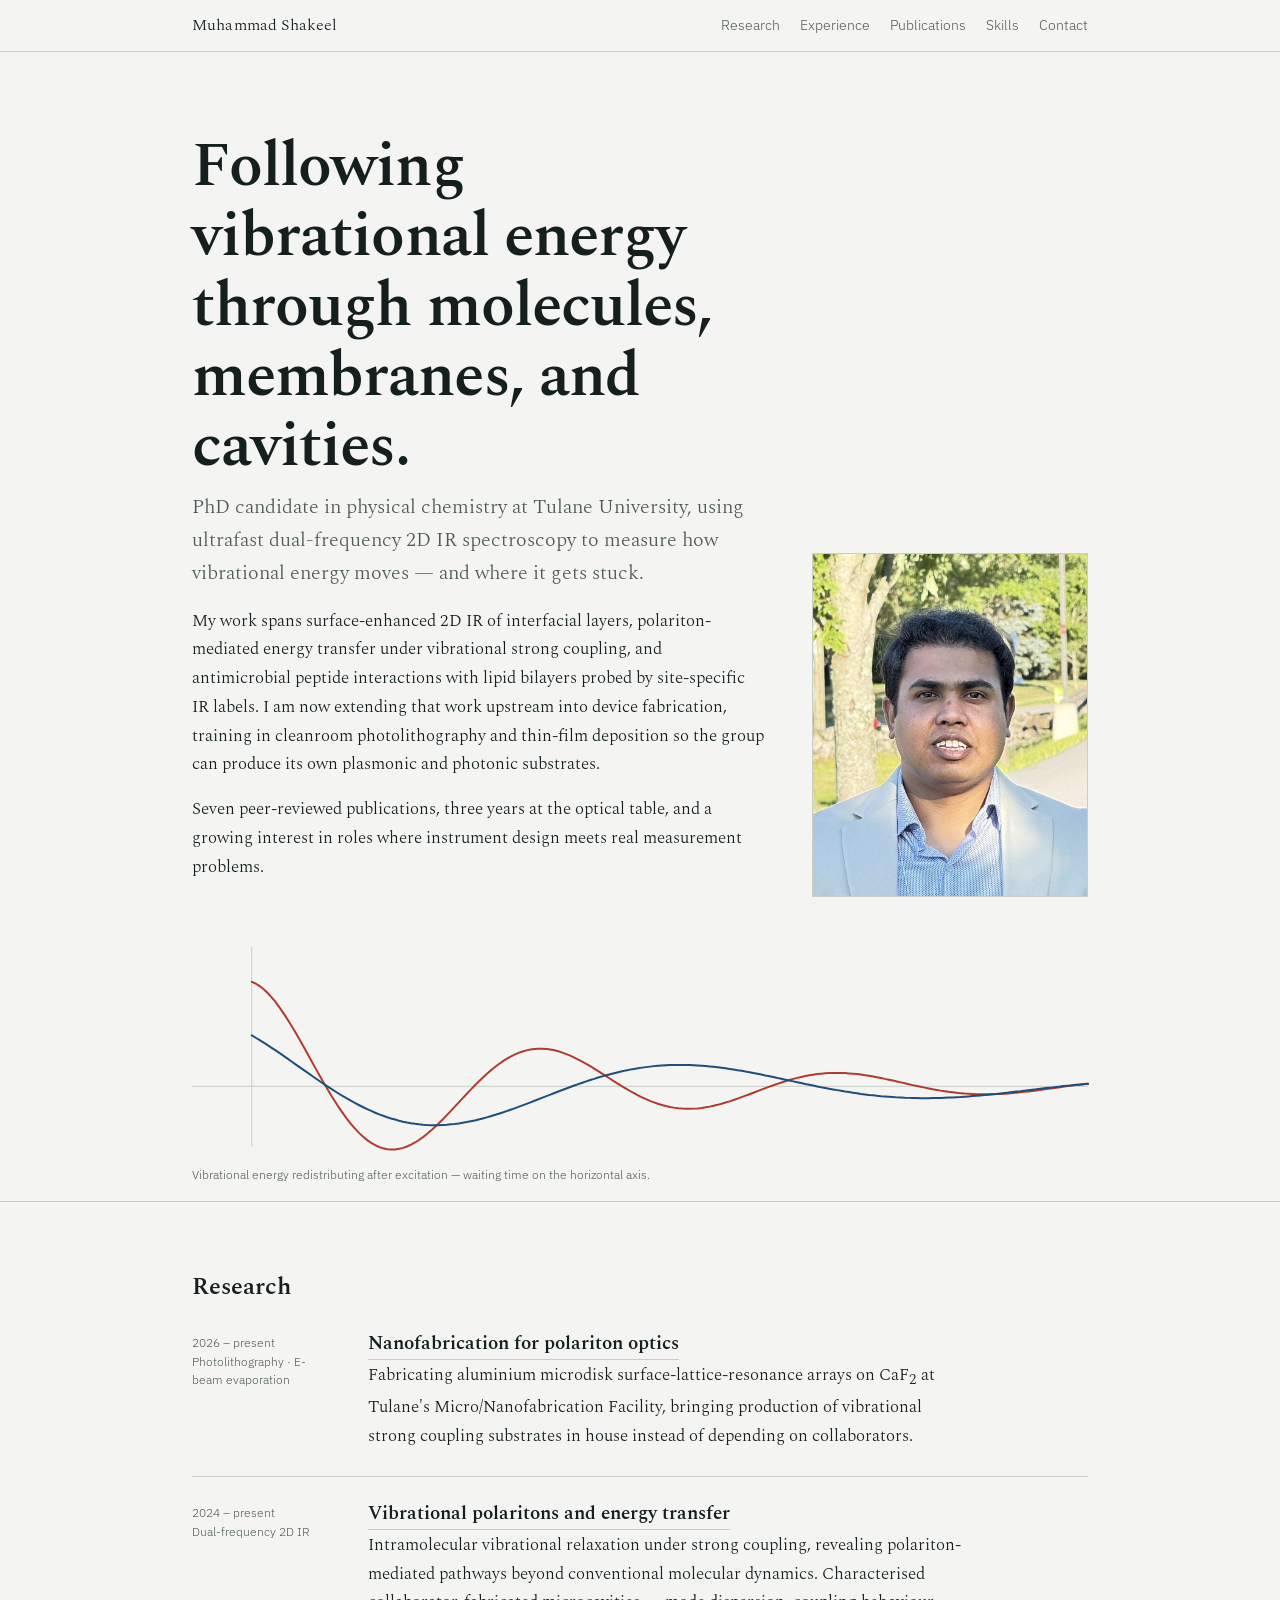
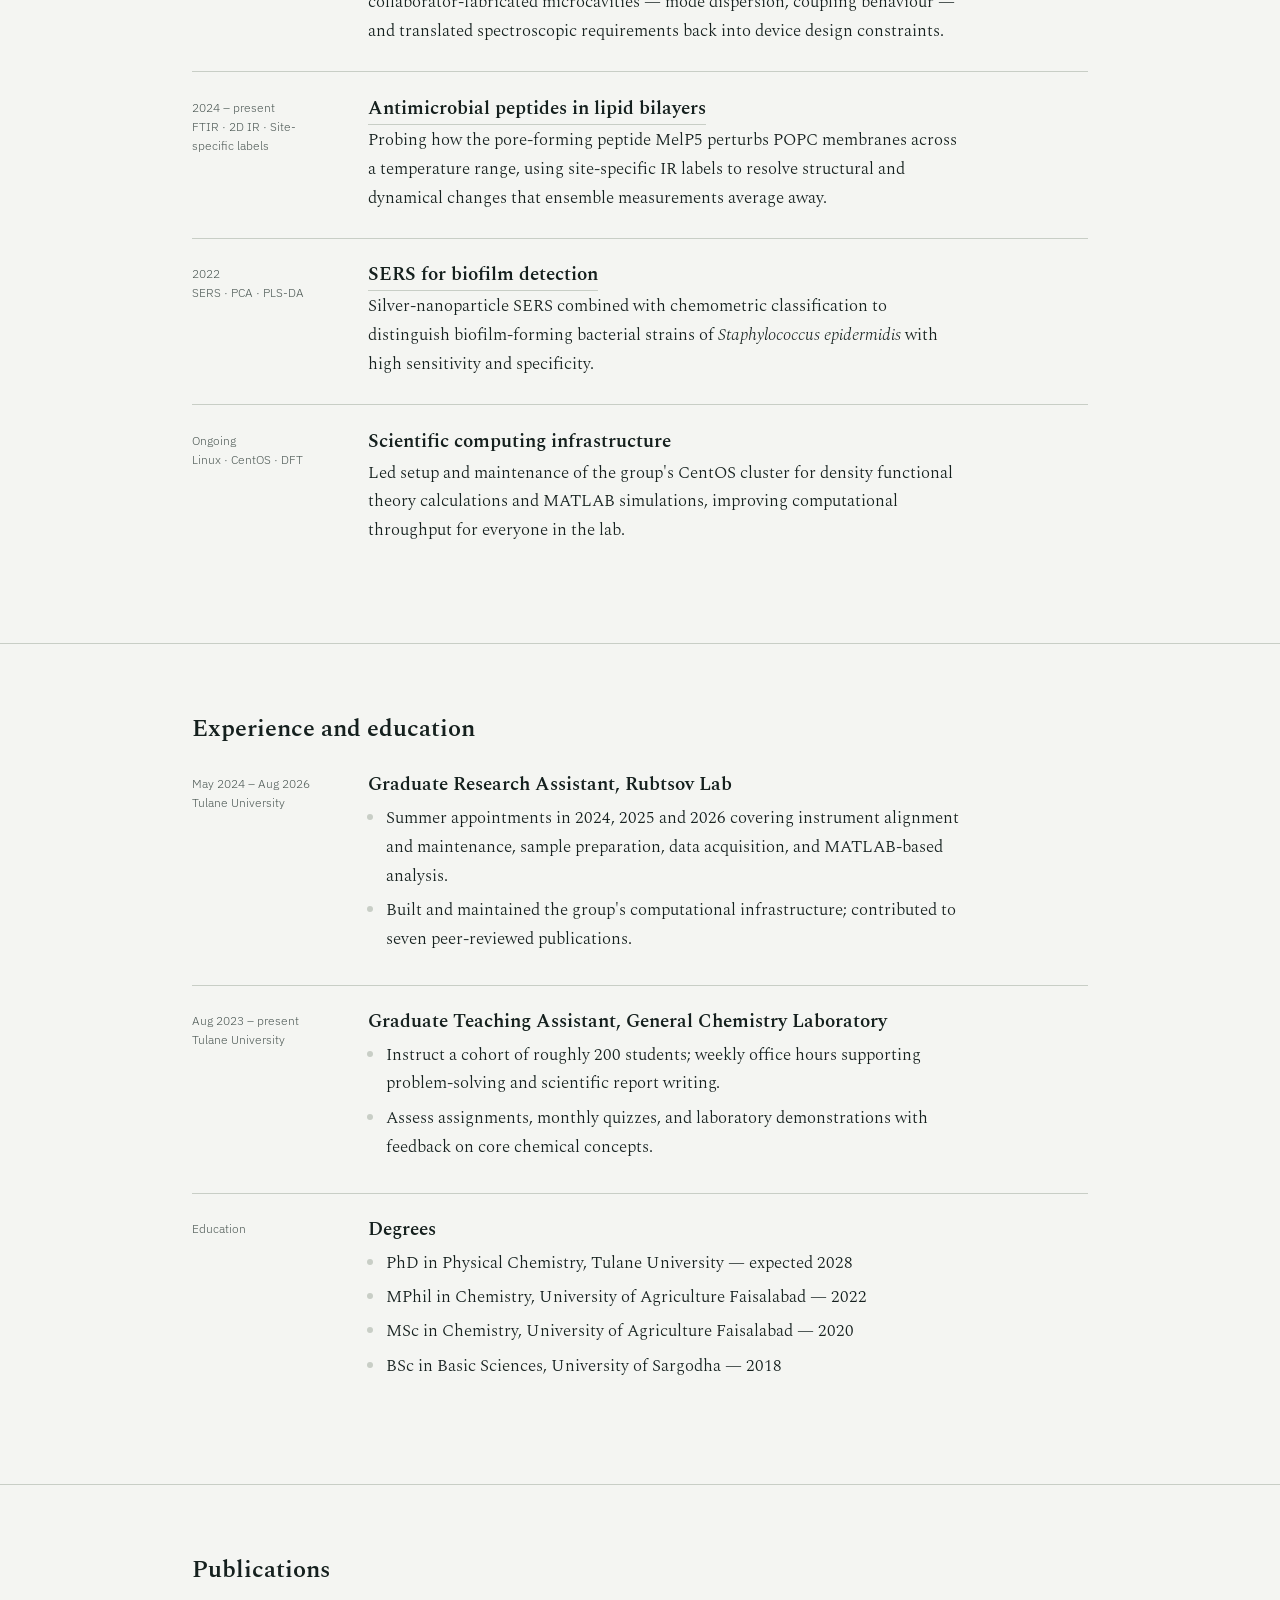
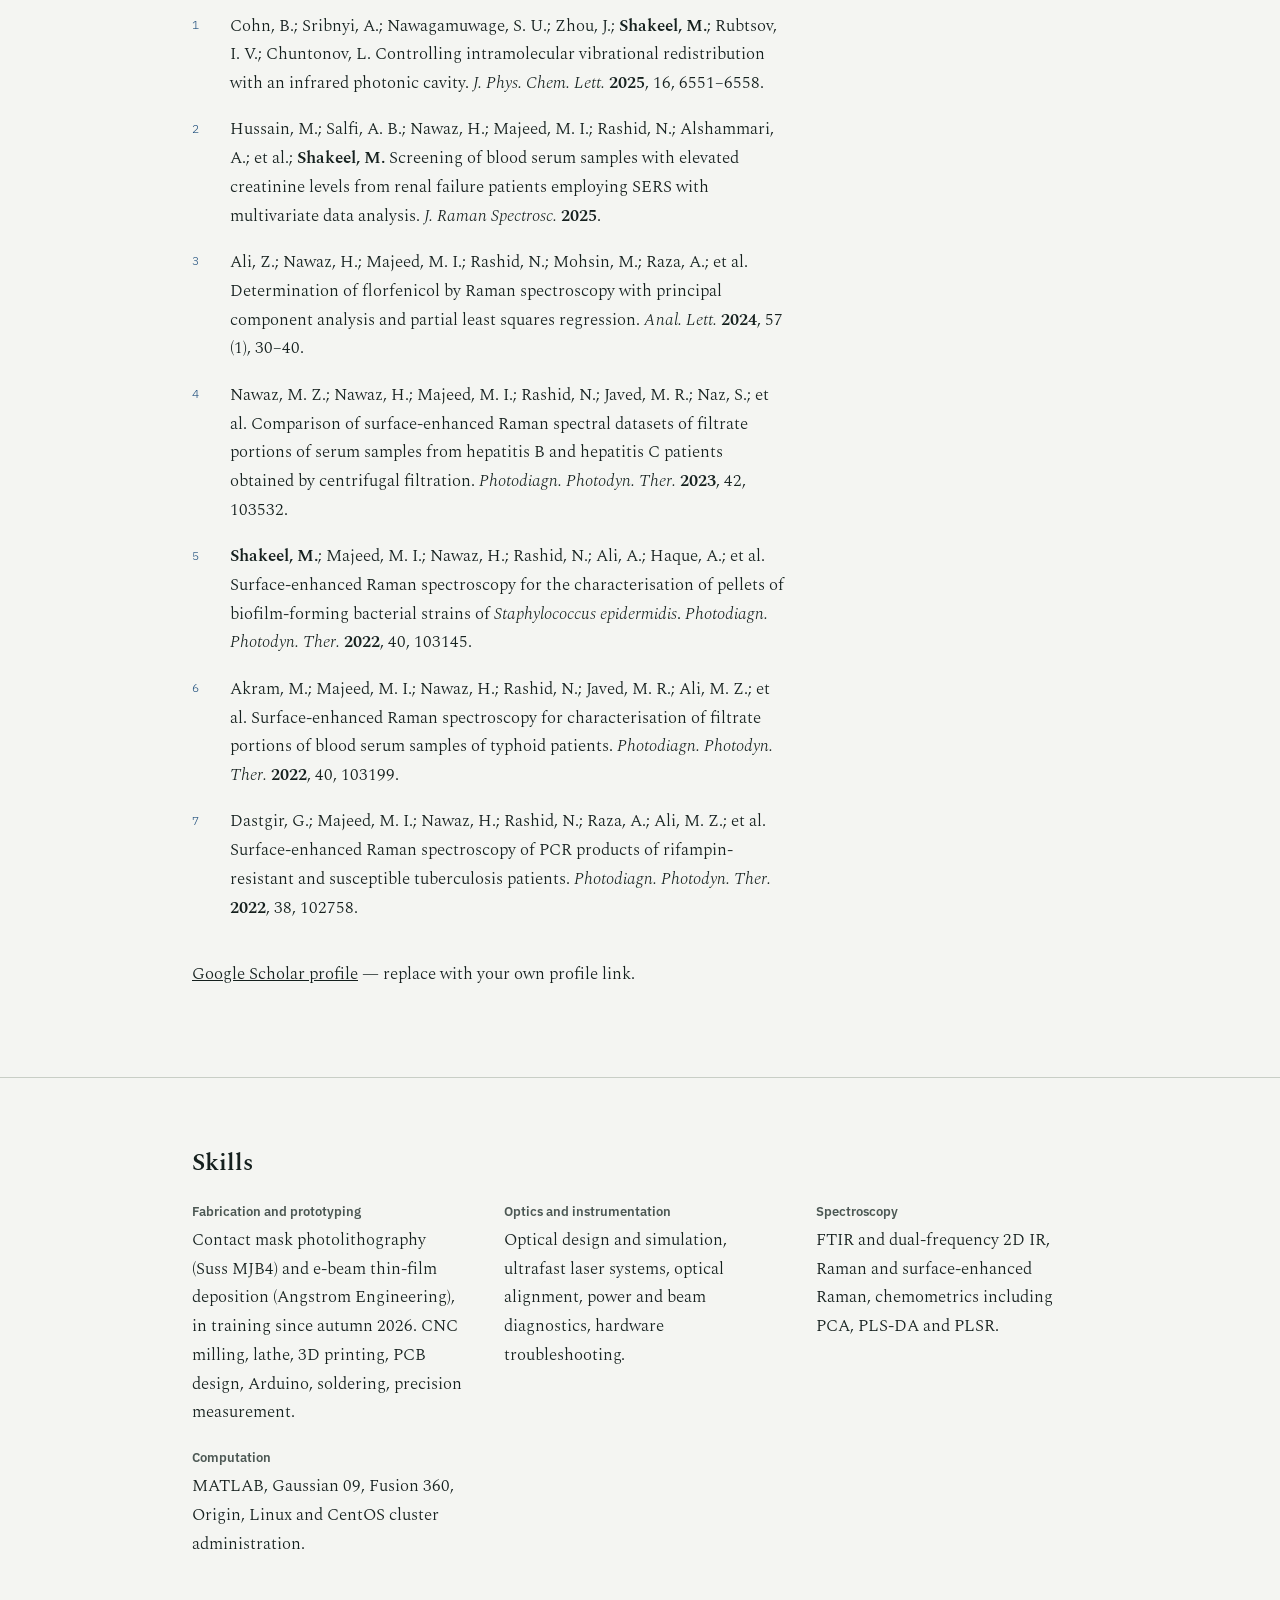
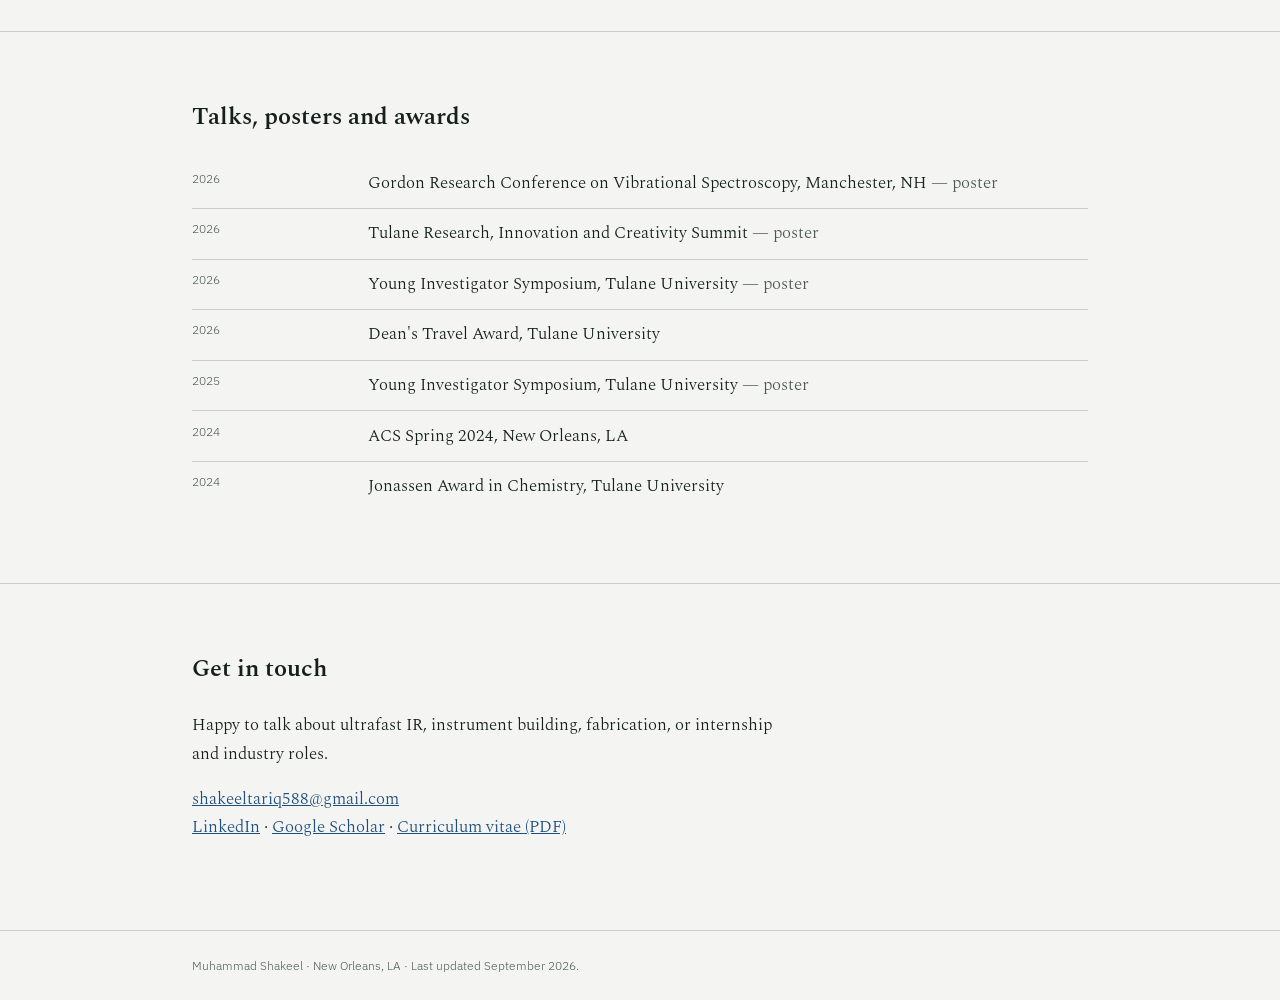
==== index.html @ 6c794769 "first version is fine" ====
<!DOCTYPE html>
<html lang="en">
<head>
<meta charset="utf-8">
<meta name="viewport" content="width=device-width, initial-scale=1">
<title>Muhammad Shakeel — Ultrafast 2D IR Spectroscopy</title>
<meta name="description" content="PhD candidate in physical chemistry at Tulane University. Ultrafast dual-frequency 2D IR spectroscopy, vibrational polaritons, and nanofabrication for photonic substrates.">
<link rel="preconnect" href="https://fonts.googleapis.com">
<link rel="preconnect" href="https://fonts.gstatic.com" crossorigin>
<link href="https://fonts.googleapis.com/css2?family=IBM+Plex+Sans:wght@400;500;600&family=Spectral:ital,wght@0,300;0,400;0,600;1,400&display=swap" rel="stylesheet">
<link rel="stylesheet" href="style.css">
</head>
<body>

<header>
  <div class="wrap bar">
    <a class="mark" href="index.html">Muhammad Shakeel</a>
    <nav>
      <a href="#research">Research</a>
      <a href="#experience">Experience</a>
      <a href="#publications">Publications</a>
      <a href="#skills">Skills</a>
      <a href="#contact">Contact</a>
    </nav>
  </div>
</header>

<main>
  <div class="wrap hero">
    <div class="hero-grid">
      <div>
        <h1>Following vibrational energy through molecules, membranes, and cavities.</h1>
        <p class="standfirst">PhD candidate in physical chemistry at Tulane University, using ultrafast
        dual-frequency 2D IR spectroscopy to measure how vibrational energy moves — and where it gets
        stuck.</p>
        <p>My work spans surface-enhanced 2D IR of interfacial layers, polariton-mediated energy transfer
        under vibrational strong coupling, and antimicrobial peptide interactions with lipid bilayers
        probed by site-specific IR labels. I am now extending that work upstream into device
        fabrication, training in cleanroom photolithography and thin-film deposition so the group can
        produce its own plasmonic and photonic substrates.</p>
        <p>Seven peer-reviewed publications, three years at the optical table, and a growing interest in
        roles where instrument design meets real measurement problems.</p>
      </div>
      <!-- Replace with your own photo saved as images/portrait.jpg -->
      <img class="portrait" src="images/portrait.jpg" alt="Portrait of Muhammad Shakeel">
    </div>

    <figure class="trace">
      <svg viewBox="0 0 900 220" role="img" aria-label="Transient absorption decay with coherent vibrational beating">
        <line class="axis" x1="0" y1="150" x2="900" y2="150"></line>
        <line class="axis" x1="60" y1="10" x2="60" y2="210"></line>
        <path id="curveA" class="curve" stroke="var(--pos)"></path>
        <path id="curveB" class="curve b" stroke="var(--neg)"></path>
      </svg>
      <figcaption>Vibrational energy redistributing after excitation — waiting time on the horizontal axis.</figcaption>
    </figure>
  </div>

  <section id="research">
    <div class="wrap">
      <h2>Research</h2>

      <article class="entry">
        <div class="meta">2026 – present<br>Photolithography · E-beam evaporation</div>
        <div>
          <h3><a href="projects/nanofabrication.html">Nanofabrication for polariton optics</a></h3>
          <p>Fabricating aluminium microdisk surface-lattice-resonance arrays on CaF<sub>2</sub> at
          Tulane's Micro/Nanofabrication Facility, bringing production of vibrational strong coupling
          substrates in house instead of depending on collaborators.</p>
        </div>
      </article>

      <article class="entry">
        <div class="meta">2024 – present<br>Dual-frequency 2D IR</div>
        <div>
          <h3><a href="projects/vibrational-polaritons.html">Vibrational polaritons and energy transfer</a></h3>
          <p>Intramolecular vibrational relaxation under strong coupling, revealing polariton-mediated
          pathways beyond conventional molecular dynamics. Characterised collaborator-fabricated
          microcavities — mode dispersion, coupling behaviour — and translated spectroscopic
          requirements back into device design constraints.</p>
        </div>
      </article>

      <article class="entry">
        <div class="meta">2024 – present<br>FTIR · 2D IR · Site-specific labels</div>
        <div>
          <h3><a href="projects/peptide-membranes.html">Antimicrobial peptides in lipid bilayers</a></h3>
          <p>Probing how the pore-forming peptide MelP5 perturbs POPC membranes across a temperature
          range, using site-specific IR labels to resolve structural and dynamical changes that
          ensemble measurements average away.</p>
        </div>
      </article>

      <article class="entry">
        <div class="meta">2022<br>SERS · PCA · PLS-DA</div>
        <div>
          <h3><a href="projects/sers-biofilms.html">SERS for biofilm detection</a></h3>
          <p>Silver-nanoparticle SERS combined with chemometric classification to distinguish
          biofilm-forming bacterial strains of <em>Staphylococcus epidermidis</em> with high sensitivity
          and specificity.</p>
        </div>
      </article>

      <article class="entry">
        <div class="meta">Ongoing<br>Linux · CentOS · DFT</div>
        <div>
          <h3>Scientific computing infrastructure</h3>
          <p>Led setup and maintenance of the group's CentOS cluster for density functional theory
          calculations and MATLAB simulations, improving computational throughput for everyone in the
          lab.</p>
        </div>
      </article>
    </div>
  </section>

  <section id="experience">
    <div class="wrap">
      <h2>Experience and education</h2>

      <article class="entry">
        <div class="meta">May 2024 – Aug 2026<br>Tulane University</div>
        <div>
          <h3>Graduate Research Assistant, Rubtsov Lab</h3>
          <ul>
            <li>Summer appointments in 2024, 2025 and 2026 covering instrument alignment and
            maintenance, sample preparation, data acquisition, and MATLAB-based analysis.</li>
            <li>Built and maintained the group's computational infrastructure; contributed to seven
            peer-reviewed publications.</li>
          </ul>
        </div>
      </article>

      <article class="entry">
        <div class="meta">Aug 2023 – present<br>Tulane University</div>
        <div>
          <h3>Graduate Teaching Assistant, General Chemistry Laboratory</h3>
          <ul>
            <li>Instruct a cohort of roughly 200 students; weekly office hours supporting problem-solving
            and scientific report writing.</li>
            <li>Assess assignments, monthly quizzes, and laboratory demonstrations with feedback on core
            chemical concepts.</li>
          </ul>
        </div>
      </article>

      <article class="entry">
        <div class="meta">Education</div>
        <div>
          <h3>Degrees</h3>
          <ul>
            <li>PhD in Physical Chemistry, Tulane University — expected 2028</li>
            <li>MPhil in Chemistry, University of Agriculture Faisalabad — 2022</li>
            <li>MSc in Chemistry, University of Agriculture Faisalabad — 2020</li>
            <li>BSc in Basic Sciences, University of Sargodha — 2018</li>
          </ul>
        </div>
      </article>
    </div>
  </section>

  <section id="publications">
    <div class="wrap">
      <h2>Publications</h2>
      <ol class="pubs">
        <li>Cohn, B.; Sribnyi, A.; Nawagamuwage, S. U.; Zhou, J.; <strong>Shakeel, M.</strong>;
          Rubtsov, I. V.; Chuntonov, L. Controlling intramolecular vibrational redistribution with an
          infrared photonic cavity. <em>J. Phys. Chem. Lett.</em> <strong>2025</strong>, 16, 6551–6558.</li>
        <li>Hussain, M.; Salfi, A. B.; Nawaz, H.; Majeed, M. I.; Rashid, N.; Alshammari, A.; et al.;
          <strong>Shakeel, M.</strong> Screening of blood serum samples with elevated creatinine levels
          from renal failure patients employing SERS with multivariate data analysis.
          <em>J. Raman Spectrosc.</em> <strong>2025</strong>.</li>
        <li>Ali, Z.; Nawaz, H.; Majeed, M. I.; Rashid, N.; Mohsin, M.; Raza, A.; et al. Determination of
          florfenicol by Raman spectroscopy with principal component analysis and partial least squares
          regression. <em>Anal. Lett.</em> <strong>2024</strong>, 57 (1), 30–40.</li>
        <li>Nawaz, M. Z.; Nawaz, H.; Majeed, M. I.; Rashid, N.; Javed, M. R.; Naz, S.; et al. Comparison
          of surface-enhanced Raman spectral datasets of filtrate portions of serum samples from
          hepatitis B and hepatitis C patients obtained by centrifugal filtration.
          <em>Photodiagn. Photodyn. Ther.</em> <strong>2023</strong>, 42, 103532.</li>
        <li><strong>Shakeel, M.</strong>; Majeed, M. I.; Nawaz, H.; Rashid, N.; Ali, A.; Haque, A.;
          et al. Surface-enhanced Raman spectroscopy for the characterisation of pellets of
          biofilm-forming bacterial strains of <em>Staphylococcus epidermidis</em>.
          <em>Photodiagn. Photodyn. Ther.</em> <strong>2022</strong>, 40, 103145.</li>
        <li>Akram, M.; Majeed, M. I.; Nawaz, H.; Rashid, N.; Javed, M. R.; Ali, M. Z.; et al.
          Surface-enhanced Raman spectroscopy for characterisation of filtrate portions of blood serum
          samples of typhoid patients. <em>Photodiagn. Photodyn. Ther.</em> <strong>2022</strong>, 40,
          103199.</li>
        <li>Dastgir, G.; Majeed, M. I.; Nawaz, H.; Rashid, N.; Raza, A.; Ali, M. Z.; et al.
          Surface-enhanced Raman spectroscopy of PCR products of rifampin-resistant and susceptible
          tuberculosis patients. <em>Photodiagn. Photodyn. Ther.</em> <strong>2022</strong>, 38,
          102758.</li>
      </ol>
      <p style="margin-top:1.25rem"><a href="https://scholar.google.com/">Google Scholar profile</a>
      — replace with your own profile link.</p>
    </div>
  </section>

  <section id="skills">
    <div class="wrap">
      <h2>Skills</h2>
      <div class="skills">
        <div>
          <h3>Fabrication and prototyping</h3>
          <p>Contact mask photolithography (Suss MJB4) and e-beam thin-film deposition (Angstrom
          Engineering), in training since autumn 2026. CNC milling, lathe, 3D printing, PCB design,
          Arduino, soldering, precision measurement.</p>
        </div>
        <div>
          <h3>Optics and instrumentation</h3>
          <p>Optical design and simulation, ultrafast laser systems, optical alignment, power and beam
          diagnostics, hardware troubleshooting.</p>
        </div>
        <div>
          <h3>Spectroscopy</h3>
          <p>FTIR and dual-frequency 2D IR, Raman and surface-enhanced Raman, chemometrics including
          PCA, PLS-DA and PLSR.</p>
        </div>
        <div>
          <h3>Computation</h3>
          <p>MATLAB, Gaussian 09, Fusion 360, Origin, Linux and CentOS cluster administration.</p>
        </div>
      </div>
    </div>
  </section>

  <section id="talks">
    <div class="wrap">
      <h2>Talks, posters and awards</h2>
      <ul class="list">
        <li><span class="meta">2026</span><span>Gordon Research Conference on Vibrational Spectroscopy, Manchester, NH <span class="where">— poster</span></span></li>
        <li><span class="meta">2026</span><span>Tulane Research, Innovation and Creativity Summit <span class="where">— poster</span></span></li>
        <li><span class="meta">2026</span><span>Young Investigator Symposium, Tulane University <span class="where">— poster</span></span></li>
        <li><span class="meta">2026</span><span>Dean's Travel Award, Tulane University</span></li>
        <li><span class="meta">2025</span><span>Young Investigator Symposium, Tulane University <span class="where">— poster</span></span></li>
        <li><span class="meta">2024</span><span>ACS Spring 2024, New Orleans, LA</span></li>
        <li><span class="meta">2024</span><span>Jonassen Award in Chemistry, Tulane University</span></li>
      </ul>
    </div>
  </section>

  <section id="contact" class="contact">
    <div class="wrap">
      <h2>Get in touch</h2>
      <p>Happy to talk about ultrafast IR, instrument building, fabrication, or internship and industry
      roles.</p>
      <p>
        <a href="mailto:shakeeltariq588@gmail.com?subject=Hello%20from%20your%20website">shakeeltariq588@gmail.com</a><br>
        <a href="https://www.linkedin.com/in/">LinkedIn</a> ·
        <a href="https://scholar.google.com/">Google Scholar</a> ·
        <a href="cv.pdf">Curriculum vitae (PDF)</a>
      </p>
      <!-- Phone deliberately left off: a number on a public page gets scraped by recruiters' bots
           and spammers. Add it here only if you want that. -->
    </div>
  </section>
</main>

<footer><div class="wrap">Muhammad Shakeel · New Orleans, LA · Last updated September 2026.</div></footer>

<script>
  // Hero trace: exponential decay modulated by a vibrational beat.
  (function () {
    const W = 900, x0 = 60, y0 = 150;
    const path = (amp, tau, freq, phase) => {
      let d = "";
      for (let x = x0; x <= W; x += 4) {
        const t = (x - x0) / 90;
        const y = y0 - amp * Math.exp(-t / tau) * Math.cos(freq * t + phase);
        d += (d ? "L" : "M") + x.toFixed(1) + " " + y.toFixed(1);
      }
      return d;
    };
    const a = document.getElementById("curveA");
    const b = document.getElementById("curveB");
    if (a) a.setAttribute("d", path(105, 3.2, 1.9, 0));
    if (b) b.setAttribute("d", path(62, 4.6, 1.15, 0.6));
  })();
</script>
</body>
</html>
---- style.css ----
/* ============================================================
   Shared stylesheet. Every page links to this one file, so any
   change here applies across the whole site.
   ============================================================ */

/* ---------- tokens: change these to restyle everything ---------- */
:root{
  --paper:#F4F5F2;
  --panel:#EAECE7;
  --ink:#15201E;
  --ink-soft:#4C5854;
  --rule:#C8CEC6;
  --pos:#B23A2E;   /* positive lobe, 2D IR convention */
  --neg:#1E4E7C;   /* negative lobe */
  --measure:66ch;
  --pad:clamp(1.25rem, 5vw, 4rem);
}

*{box-sizing:border-box}
html{scroll-behavior:smooth}
@media (prefers-reduced-motion:reduce){ html{scroll-behavior:auto} }
body{
  margin:0; background:var(--paper); color:var(--ink);
  font-family:"Spectral",Georgia,serif; font-weight:300;
  font-size:clamp(1rem,0.95rem + 0.2vw,1.09rem); line-height:1.65;
  -webkit-font-smoothing:antialiased;
}
a{color:inherit}
h1,h2,h3{font-weight:600; line-height:1.12; margin:0}
p{margin:0 0 1rem; max-width:var(--measure)}
.wrap{max-width:64rem; margin:0 auto; padding-inline:var(--pad)}

/* ---------- header ---------- */
header{
  position:sticky; top:0; z-index:10; background:rgba(244,245,242,.92);
  backdrop-filter:blur(6px); border-bottom:1px solid var(--rule);
}
.bar{display:flex; gap:1.5rem; align-items:baseline; justify-content:space-between;
     padding-block:.7rem; flex-wrap:wrap}
.mark{font-size:1rem; letter-spacing:.01em; text-decoration:none}
nav{font-family:"IBM Plex Sans",system-ui,sans-serif; font-size:.85rem; display:flex; gap:1.25rem}
nav a{color:var(--ink-soft); text-decoration:none; padding-block:.2rem}
nav a:hover, nav a:focus-visible{color:var(--pos)}
:focus-visible{outline:2px solid var(--neg); outline-offset:3px}

/* ---------- hero (home page) ---------- */
.hero{padding-block:clamp(2.5rem,7vw,5rem) 1rem}
.hero h1{font-size:clamp(2.1rem,1.2rem + 3.6vw,3.9rem); letter-spacing:-.015em; margin-bottom:.6rem}
.standfirst{font-size:1.15em; color:var(--ink-soft)}
.hero-grid{display:grid; gap:clamp(1.5rem,4vw,3rem); grid-template-columns:1fr}
@media(min-width:56rem){ .hero-grid{grid-template-columns:1.35fr .65fr; align-items:end} }
.portrait{width:100%; aspect-ratio:4/5; object-fit:cover; border:1px solid var(--rule); filter:grayscale(.15)}

/* ---------- the drawn trace ---------- */
figure.trace{margin:2.5rem 0 0; padding:0}
.trace svg{display:block; width:100%; height:auto; overflow:visible}
.trace .axis{stroke:var(--rule); stroke-width:1}
.trace .curve{fill:none; stroke-width:2; stroke-linecap:round;
              stroke-dasharray:2400; stroke-dashoffset:2400; animation:draw 2.6s ease-out forwards}
.trace .curve.b{animation-delay:.35s}
@keyframes draw{to{stroke-dashoffset:0}}
@media (prefers-reduced-motion:reduce){ .trace .curve{animation:none; stroke-dashoffset:0} }
.trace figcaption{font-family:"IBM Plex Sans",sans-serif; font-size:.78rem; color:var(--ink-soft); margin-top:.5rem}

/* ---------- sections ---------- */
section{padding-block:clamp(2.5rem,6vw,4.5rem); border-top:1px solid var(--rule)}
section > .wrap > h2{font-size:1.5rem; margin-bottom:1.75rem}

/* research list: metadata rail + description */
.entry{display:grid; gap:.35rem 2rem; grid-template-columns:1fr; padding-block:1.6rem;
       border-top:1px solid var(--rule)}
.entry:first-of-type{border-top:0; padding-top:.25rem}
@media(min-width:44rem){ .entry{grid-template-columns:9rem 1fr} }
.meta{font-family:"IBM Plex Sans",sans-serif; font-size:.78rem; color:var(--ink-soft); line-height:1.5}
.entry h3{font-size:1.2rem; margin-bottom:.4rem}
.entry h3 a{text-decoration:none; background-image:linear-gradient(var(--rule),var(--rule));
            background-size:100% 1px; background-repeat:no-repeat; background-position:0 100%;
            padding-bottom:2px}
.entry h3 a:hover, .entry h3 a:focus-visible{background-image:linear-gradient(var(--pos),var(--pos))}
.entry p{margin-bottom:0}

/* publications */
ol.pubs{counter-reset:p; list-style:none; margin:0; padding:0}
ol.pubs li{counter-increment:p; position:relative; padding:0 0 1.1rem 2.4rem; max-width:var(--measure)}
ol.pubs li::before{content:counter(p); position:absolute; left:0; top:.15rem;
  font-family:"IBM Plex Sans",sans-serif; font-size:.78rem; color:var(--neg)}
ol.pubs em{font-style:italic}

/* skills */
.skills{display:grid; gap:1.5rem 2.5rem; grid-template-columns:repeat(auto-fit,minmax(15rem,1fr))}
.skills h3{font-family:"IBM Plex Sans",sans-serif; font-size:.82rem; font-weight:600;
           color:var(--ink-soft); margin-bottom:.4rem}
.skills p{margin:0}

.contact a{color:var(--neg)}
footer{border-top:1px solid var(--rule); padding-block:1.5rem;
       font-family:"IBM Plex Sans",sans-serif; font-size:.78rem; color:var(--ink-soft)}

/* ============================================================
   PROJECT PAGES
   ============================================================ */
.project{padding-block:clamp(2rem,6vw,4rem)}
.back{font-family:"IBM Plex Sans",sans-serif; font-size:.8rem; color:var(--ink-soft);
      text-decoration:none; display:inline-block; margin-bottom:2rem}
.back:hover, .back:focus-visible{color:var(--pos)}
.project h1{font-size:clamp(1.9rem,1.2rem + 2.4vw,3rem); letter-spacing:-.01em; margin-bottom:.75rem;
            max-width:22ch}
.lede{font-size:1.15em; color:var(--ink-soft); max-width:var(--measure)}

/* fact rail: role, dates, techniques, collaborators */
.facts{display:grid; gap:1rem 2rem; grid-template-columns:repeat(auto-fit,minmax(11rem,1fr));
       border-block:1px solid var(--rule); padding-block:1.25rem; margin:2rem 0 2.5rem}
.facts dt{font-family:"IBM Plex Sans",sans-serif; font-size:.75rem; color:var(--ink-soft);
          margin-bottom:.2rem}
.facts dd{margin:0; font-size:.95rem}

.project h2{font-size:1.25rem; margin:2.5rem 0 .9rem}
.project h2:first-of-type{margin-top:0}

/* figures */
.project figure{margin:2rem 0; padding:0}
.project figure img{width:100%; height:auto; display:block; border:1px solid var(--rule)}
.project figcaption{font-family:"IBM Plex Sans",sans-serif; font-size:.78rem;
                    color:var(--ink-soft); margin-top:.5rem; max-width:var(--measure)}
.figrow{display:grid; gap:1.25rem; grid-template-columns:1fr}
@media(min-width:44rem){ .figrow{grid-template-columns:1fr 1fr} }
.figrow figure{margin:0}

/* takeaway callout, one per page at most */
.takeaway{border-left:3px solid var(--neg); padding:.25rem 0 .25rem 1.25rem;
          margin:2.5rem 0; max-width:var(--measure)}
.takeaway p:last-child{margin-bottom:0}

/* ============================================================
   ADDED: experience bullets, compact lists (talks, awards)
   ============================================================ */
.entry ul{margin:.5rem 0 0; padding-left:1.1rem; max-width:var(--measure)}
.entry ul li{margin-bottom:.35rem}
.entry ul li::marker{color:var(--rule)}

ul.list{margin:0; padding:0; list-style:none}
ul.list li{display:grid; gap:.1rem 2rem; grid-template-columns:1fr;
           padding-block:.65rem; border-top:1px solid var(--rule); max-width:none}
ul.list li:first-child{border-top:0}
@media(min-width:44rem){ ul.list li{grid-template-columns:9rem 1fr} }
ul.list .where{color:var(--ink-soft); font-size:.95em}

ol.pubs strong{font-weight:600; color:var(--ink)}
ol.pubs a{color:var(--neg)}
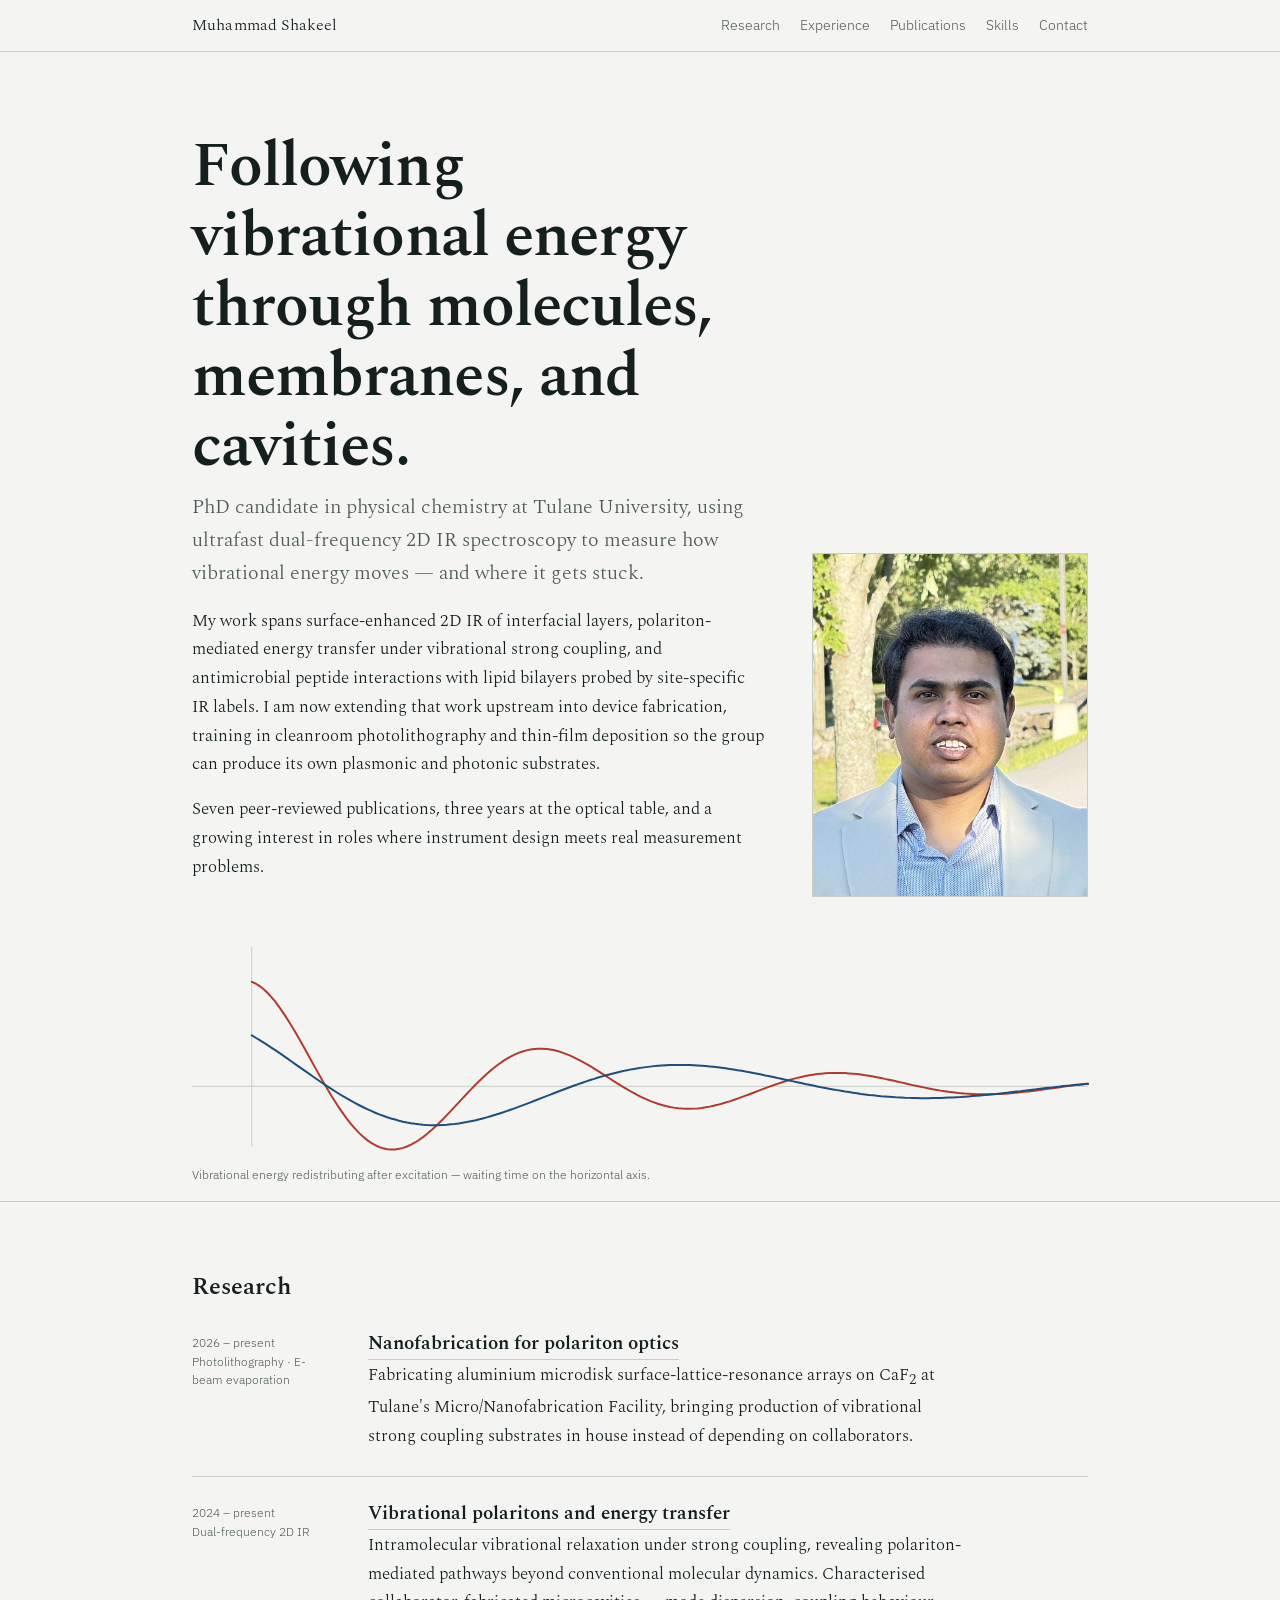
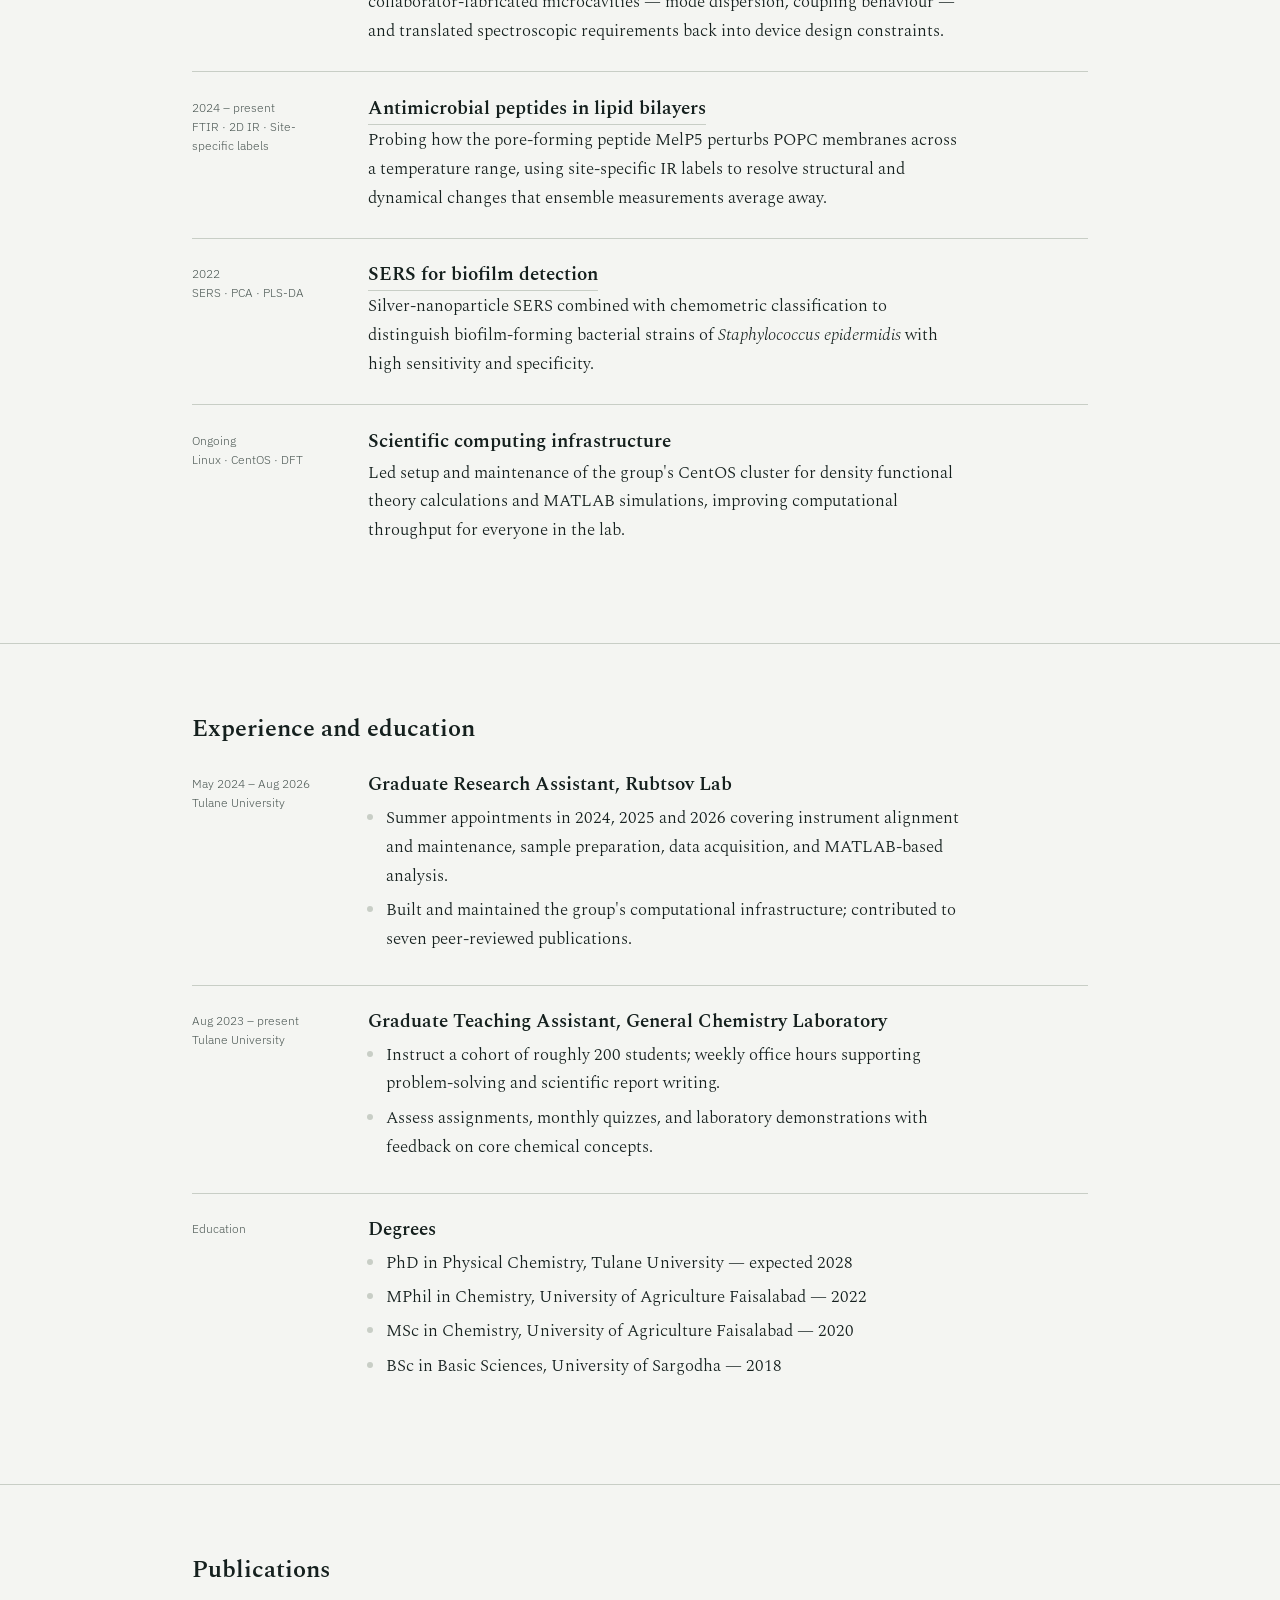
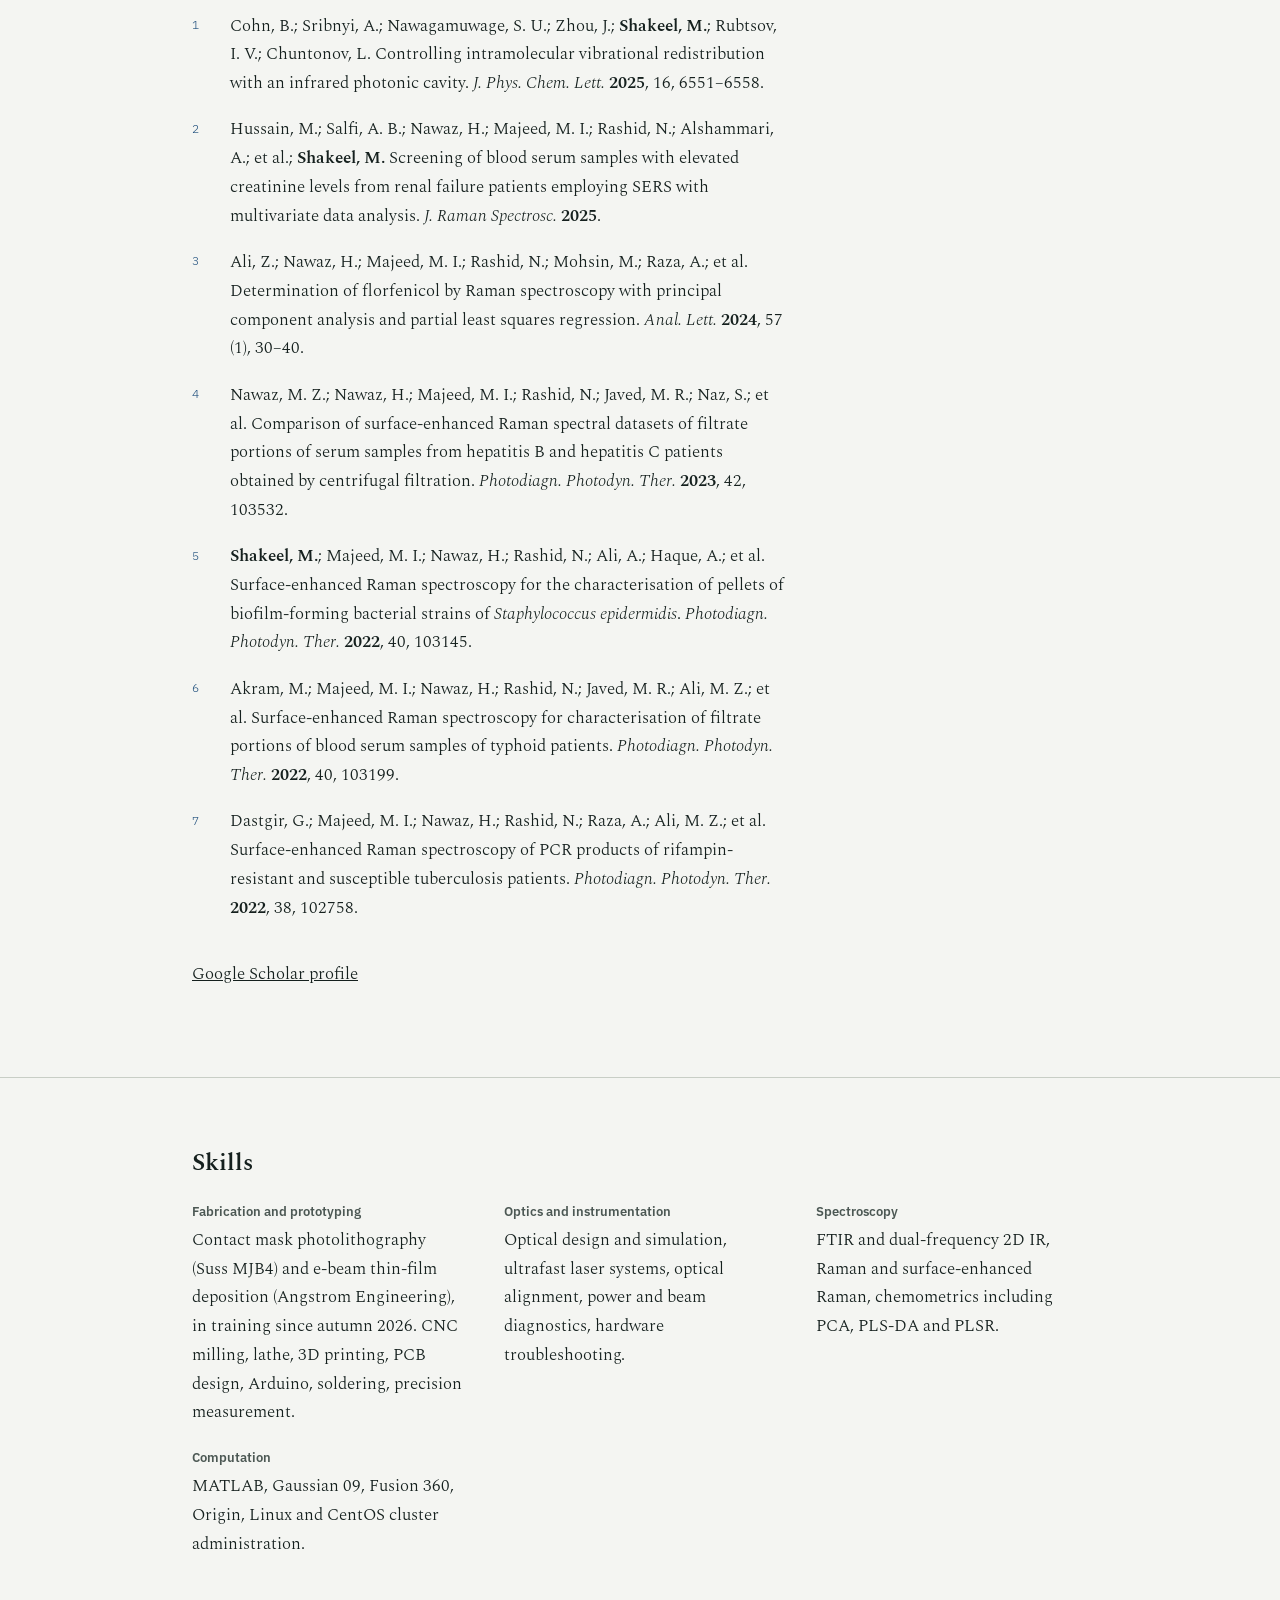
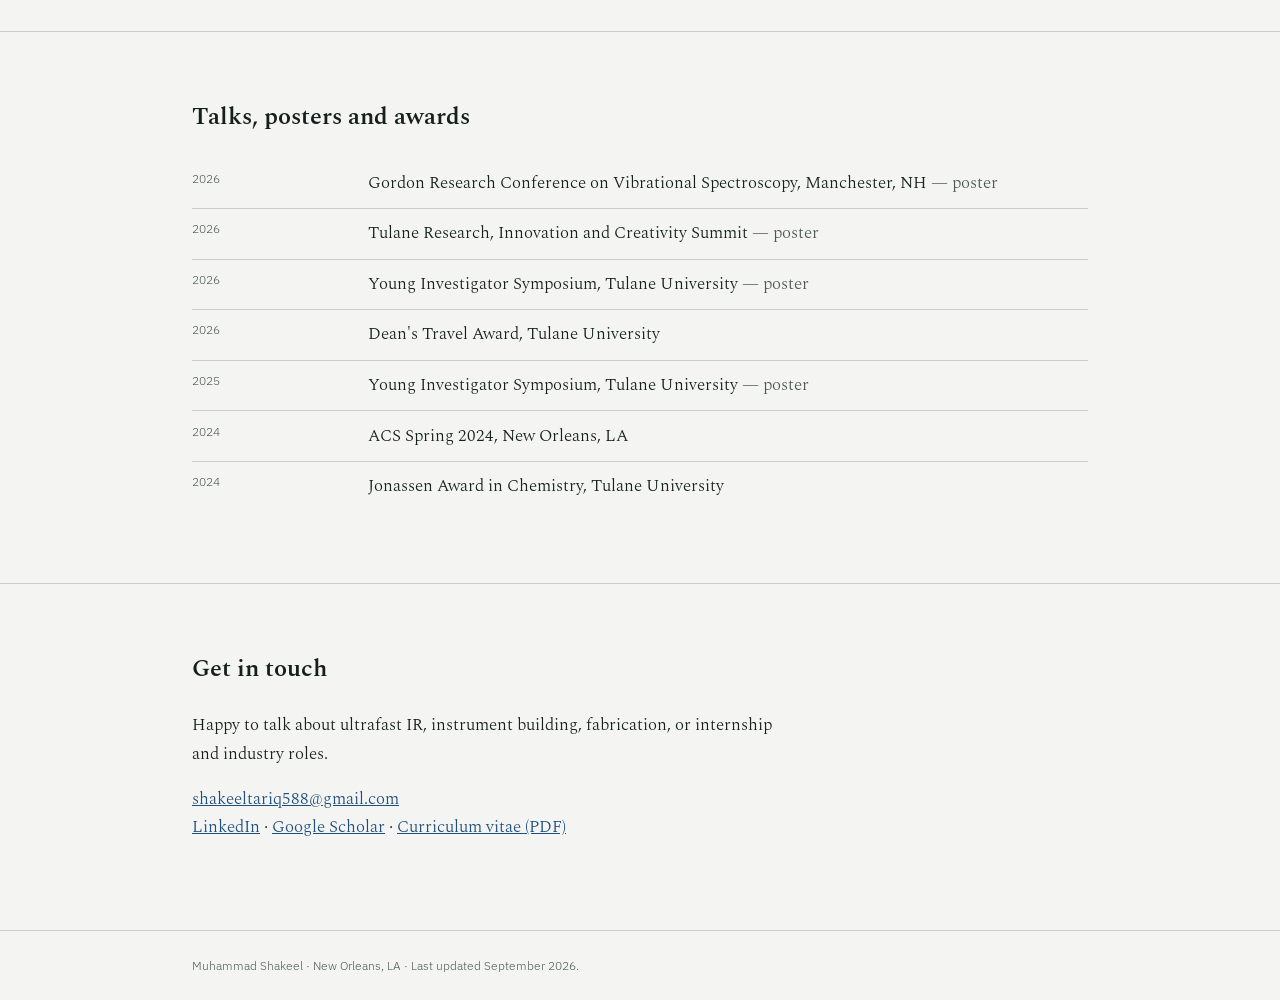
==== commit 81e4f501: "Update index.html" ====
--- a/index.html
+++ b/index.html
@@ -189,8 +189,8 @@
           tuberculosis patients. <em>Photodiagn. Photodyn. Ther.</em> <strong>2022</strong>, 38,
           102758.</li>
       </ol>
-      <p style="margin-top:1.25rem"><a href="https://scholar.google.com/">Google Scholar profile</a>
-      — replace with your own profile link.</p>
+      <p style="margin-top:1.25rem"><a href="https://scholar.google.com/citations?user=7wEwzAEAAAAJ&hl=en">Google Scholar profile</a>
+      </p>
     </div>
   </section>
 
@@ -244,8 +244,8 @@
       roles.</p>
       <p>
         <a href="mailto:shakeeltariq588@gmail.com?subject=Hello%20from%20your%20website">shakeeltariq588@gmail.com</a><br>
-        <a href="https://www.linkedin.com/in/">LinkedIn</a> ·
-        <a href="https://scholar.google.com/">Google Scholar</a> ·
+        <a href="www.linkedin.com/in/mshakeel588">LinkedIn</a> ·
+        <a href="https://scholar.google.com/citations?user=7wEwzAEAAAAJ&hl=en">Google Scholar</a> ·
         <a href="cv.pdf">Curriculum vitae (PDF)</a>
       </p>
       <!-- Phone deliberately left off: a number on a public page gets scraped by recruiters' bots
